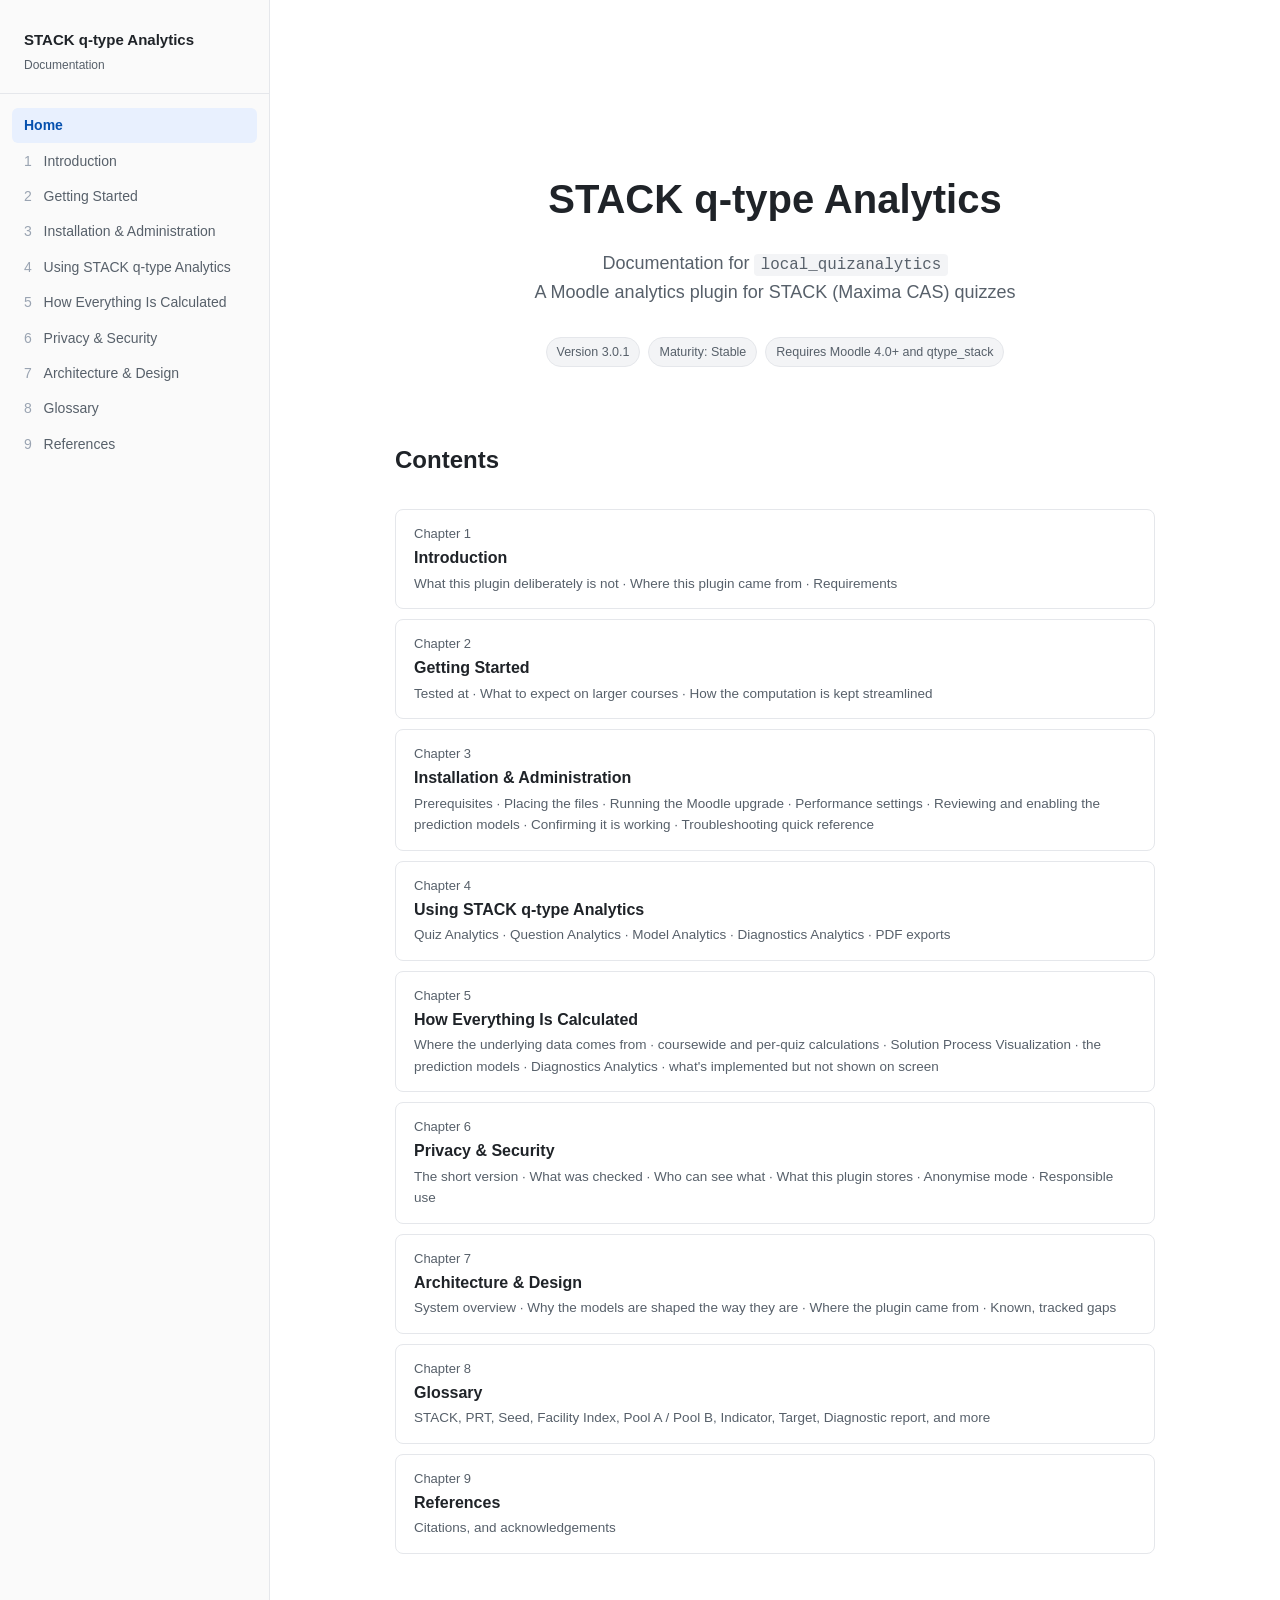
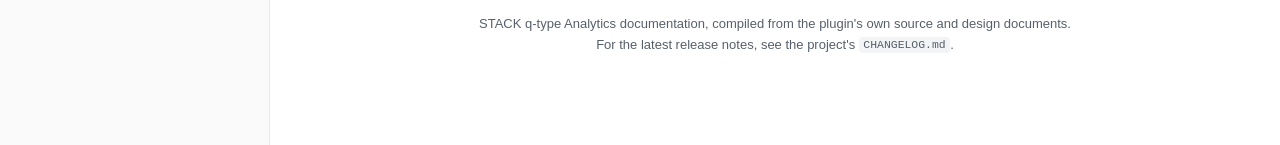
==== index.html @ 49871488 "Publish the STACK q-type Analytics documentation as a static site Converts the plugin's documentatio" ====
<!doctype html>
<html lang="en">
<head>
<meta charset="utf-8">
<meta name="viewport" content="width=device-width, initial-scale=1">
<title>STACK q-type Analytics — Documentation</title>
<link rel="stylesheet" href="assets/style.css">
</head>
<body>
<div class="layout">
  <nav id="sidebar-mount"></nav>
  <main>
    <div class="content-col">

      <div class="cover">
        <h1>STACK q-type Analytics</h1>
        <p class="tagline">Documentation for <code>local_quizanalytics</code><br>A Moodle analytics plugin for STACK (Maxima CAS) quizzes</p>
        <div class="badges">
          <span class="badge">Version 3.0.1</span>
          <span class="badge">Maturity: Stable</span>
          <span class="badge">Requires Moodle 4.0+ and qtype_stack</span>
        </div>
      </div>

      <h2 style="border-top:none;margin-top:0;">Contents</h2>

      <div class="toc-grid">
        <a class="toc-card" href="introduction.html">
          <div class="toc-num">Chapter 1</div>
          <div class="toc-name">Introduction</div>
          <div class="toc-desc">What this plugin deliberately is not · Where this plugin came from · Requirements</div>
        </a>
        <a class="toc-card" href="getting-started.html">
          <div class="toc-num">Chapter 2</div>
          <div class="toc-name">Getting Started</div>
          <div class="toc-desc">Tested at · What to expect on larger courses · How the computation is kept streamlined</div>
        </a>
        <a class="toc-card" href="installation.html">
          <div class="toc-num">Chapter 3</div>
          <div class="toc-name">Installation &amp; Administration</div>
          <div class="toc-desc">Prerequisites · Placing the files · Running the Moodle upgrade · Performance settings · Reviewing and enabling the prediction models · Confirming it is working · Troubleshooting quick reference</div>
        </a>
        <a class="toc-card" href="using.html">
          <div class="toc-num">Chapter 4</div>
          <div class="toc-name">Using STACK q-type Analytics</div>
          <div class="toc-desc">Quiz Analytics · Question Analytics · Model Analytics · Diagnostics Analytics · PDF exports</div>
        </a>
        <a class="toc-card" href="calculations.html">
          <div class="toc-num">Chapter 5</div>
          <div class="toc-name">How Everything Is Calculated</div>
          <div class="toc-desc">Where the underlying data comes from · coursewide and per-quiz calculations · Solution Process Visualization · the prediction models · Diagnostics Analytics · what's implemented but not shown on screen</div>
        </a>
        <a class="toc-card" href="privacy-security.html">
          <div class="toc-num">Chapter 6</div>
          <div class="toc-name">Privacy &amp; Security</div>
          <div class="toc-desc">The short version · What was checked · Who can see what · What this plugin stores · Anonymise mode · Responsible use</div>
        </a>
        <a class="toc-card" href="architecture.html">
          <div class="toc-num">Chapter 7</div>
          <div class="toc-name">Architecture &amp; Design</div>
          <div class="toc-desc">System overview · Why the models are shaped the way they are · Where the plugin came from · Known, tracked gaps</div>
        </a>
        <a class="toc-card" href="glossary.html">
          <div class="toc-num">Chapter 8</div>
          <div class="toc-name">Glossary</div>
          <div class="toc-desc">STACK, PRT, Seed, Facility Index, Pool A / Pool B, Indicator, Target, Diagnostic report, and more</div>
        </a>
        <a class="toc-card" href="references.html">
          <div class="toc-num">Chapter 9</div>
          <div class="toc-name">References</div>
          <div class="toc-desc">Citations, and acknowledgements</div>
        </a>
      </div>

      <footer class="site-footer">
        STACK q-type Analytics documentation, compiled from the plugin's own source and design documents.<br>
        For the latest release notes, see the project's <code>CHANGELOG.md</code>.
      </footer>

    </div>
  </main>
</div>
<script src="assets/nav.js"></script>
</body>
</html>
---- assets/style.css ----
:root {
  --sidebar-w: 270px;
  --toc-w: 230px;
  --bg: #ffffff;
  --bg-sidebar: #fafafa;
  --border: #e5e7eb;
  --text: #1f2328;
  --text-dim: #57606a;
  --link: #0550ae;
  --link-hover: #0a3a7a;
  --accent: #444444;
  --code-bg: #f3f4f6;
  --callout-bg: #f6f8fa;
  --callout-border: #d0d7de;
  font-size: 16px;
}

* { box-sizing: border-box; }

html, body {
  margin: 0;
  padding: 0;
  background: var(--bg);
  color: var(--text);
  font-family: -apple-system, BlinkMacSystemFont, "Segoe UI", Helvetica, Arial, sans-serif;
  line-height: 1.6;
}

a { color: var(--link); text-decoration: none; }
a:hover { color: var(--link-hover); text-decoration: underline; }

.layout {
  display: flex;
  min-height: 100vh;
  align-items: stretch;
}

/* Sidebar */
#sidebar-mount {
  width: var(--sidebar-w);
  flex: 0 0 var(--sidebar-w);
  border-right: 1px solid var(--border);
  background: var(--bg-sidebar);
  padding: 28px 0 40px;
}

.sb-brand {
  font-weight: 700;
  font-size: 15px;
  color: var(--text);
  padding: 0 24px 18px;
  border-bottom: 1px solid var(--border);
  margin-bottom: 14px;
}
.sb-brand small {
  display: block;
  font-weight: 400;
  color: var(--text-dim);
  font-size: 12px;
  margin-top: 4px;
}

.sb-nav { list-style: none; margin: 0; padding: 0 12px; }
.sb-nav li { margin: 1px 0; }
.sb-nav a {
  display: block;
  padding: 6px 12px;
  border-radius: 6px;
  color: var(--text-dim);
  font-size: 14px;
}
.sb-nav a:hover { background: #eef1f4; text-decoration: none; color: var(--text); }
.sb-nav a.active {
  background: #e8f0fe;
  color: var(--link);
  font-weight: 600;
}
.sb-nav .sb-chnum {
  display: inline-block;
  width: 1.4em;
  color: #9aa4b2;
  font-variant-numeric: tabular-nums;
}

/* Main content */
main {
  flex: 1 1 auto;
  min-width: 0;
  display: flex;
  justify-content: center;
  padding: 0 24px;
}

.content-col {
  width: 100%;
  max-width: 760px;
  padding: 40px 0 80px;
}

.crumb {
  font-size: 13px;
  color: var(--text-dim);
  margin-bottom: 6px;
}
.crumb a { color: var(--text-dim); }
.crumb a:hover { color: var(--link); }

h1.page-title {
  font-size: 32px;
  margin: 0 0 6px;
  font-weight: 700;
}
.page-subtitle {
  color: var(--text-dim);
  font-size: 16px;
  margin: 0 0 32px;
}

article h2 {
  font-size: 22px;
  margin: 40px 0 14px;
  padding-top: 6px;
  border-top: 1px solid var(--border);
}
article h2:first-of-type { border-top: none; padding-top: 0; margin-top: 20px; }
article h3 {
  font-size: 18px;
  margin: 28px 0 10px;
}
article h4 {
  font-size: 15px;
  margin: 22px 0 8px;
  text-transform: none;
}
article p { margin: 0 0 16px; }
article ul, article ol { margin: 0 0 16px; padding-left: 26px; }
article li { margin: 0 0 8px; }
article li > ul, article li > ol { margin-top: 8px; }

code, .mono {
  font-family: ui-monospace, SFMono-Regular, Menlo, Consolas, monospace;
  background: var(--code-bg);
  padding: 0.12em 0.4em;
  border-radius: 4px;
  font-size: 0.88em;
}

.callout {
  background: var(--callout-bg);
  border: 1px solid var(--callout-border);
  border-left: 4px solid #8250df;
  border-radius: 6px;
  padding: 14px 18px;
  margin: 0 0 20px;
}
.callout p:last-child { margin-bottom: 0; }

blockquote {
  margin: 0 0 20px;
  padding: 4px 0 4px 18px;
  border-left: 3px solid var(--border);
  color: var(--text-dim);
  font-style: italic;
}
blockquote p:last-child { margin-bottom: 0; }

table {
  width: 100%;
  border-collapse: collapse;
  margin: 0 0 22px;
  font-size: 14.5px;
}
th, td {
  text-align: left;
  padding: 8px 12px;
  border-bottom: 1px solid var(--border);
  vertical-align: top;
}
thead th {
  border-bottom: 2px solid var(--accent);
  font-weight: 600;
}
tbody tr:hover { background: #fafbfc; }

.section-label {
  display: inline-block;
  font-weight: 700;
  margin-right: 6px;
}

.eq-block {
  margin: 18px 0 22px;
  padding: 12px 4px;
  overflow-x: auto;
  text-align: center;
}

.page-nav {
  display: flex;
  justify-content: space-between;
  margin-top: 56px;
  padding-top: 20px;
  border-top: 1px solid var(--border);
  font-size: 14.5px;
}
.page-nav a { display: block; max-width: 46%; }
.page-nav .dir { display: block; color: var(--text-dim); font-size: 12px; }
.page-nav .next { text-align: right; margin-left: auto; }

.cover {
  text-align: center;
  padding: 100px 0 40px;
}
.cover h1 { font-size: 40px; margin-bottom: 10px; }
.cover .tagline { color: var(--text-dim); font-size: 18px; margin-bottom: 30px; }
.cover .meta { color: var(--text-dim); font-size: 14px; }
.badges { display: flex; gap: 8px; justify-content: center; flex-wrap: wrap; margin: 18px 0 34px; }
.badge {
  display: inline-block;
  padding: 4px 10px;
  border-radius: 999px;
  background: var(--code-bg);
  border: 1px solid var(--border);
  font-size: 12.5px;
  color: var(--text-dim);
}

.toc-grid { display: grid; grid-template-columns: 1fr; gap: 10px; margin: 30px 0; }
.toc-card {
  display: block;
  border: 1px solid var(--border);
  border-radius: 8px;
  padding: 14px 18px;
}
.toc-card:hover { border-color: var(--link); text-decoration: none; background: #f8faff; }
.toc-card .toc-num { color: var(--text-dim); font-size: 13px; }
.toc-card .toc-name { font-weight: 600; font-size: 16px; color: var(--text); }
.toc-card:hover .toc-name { color: var(--link); }
.toc-card .toc-desc { color: var(--text-dim); font-size: 13.5px; margin-top: 2px; }

.term-def dt { font-weight: 700; margin-top: 16px; }
.term-def dd { margin: 4px 0 0; }

.ack-list { list-style: none; padding: 0; margin: 18px 0; }
.ack-list li { padding: 4px 0; }

footer.site-footer {
  text-align: center;
  color: var(--text-dim);
  font-size: 13px;
  padding: 30px 0 10px;
}

@media (max-width: 900px) {
  #sidebar-mount { display: none; }
  main { padding: 0 18px; }
}
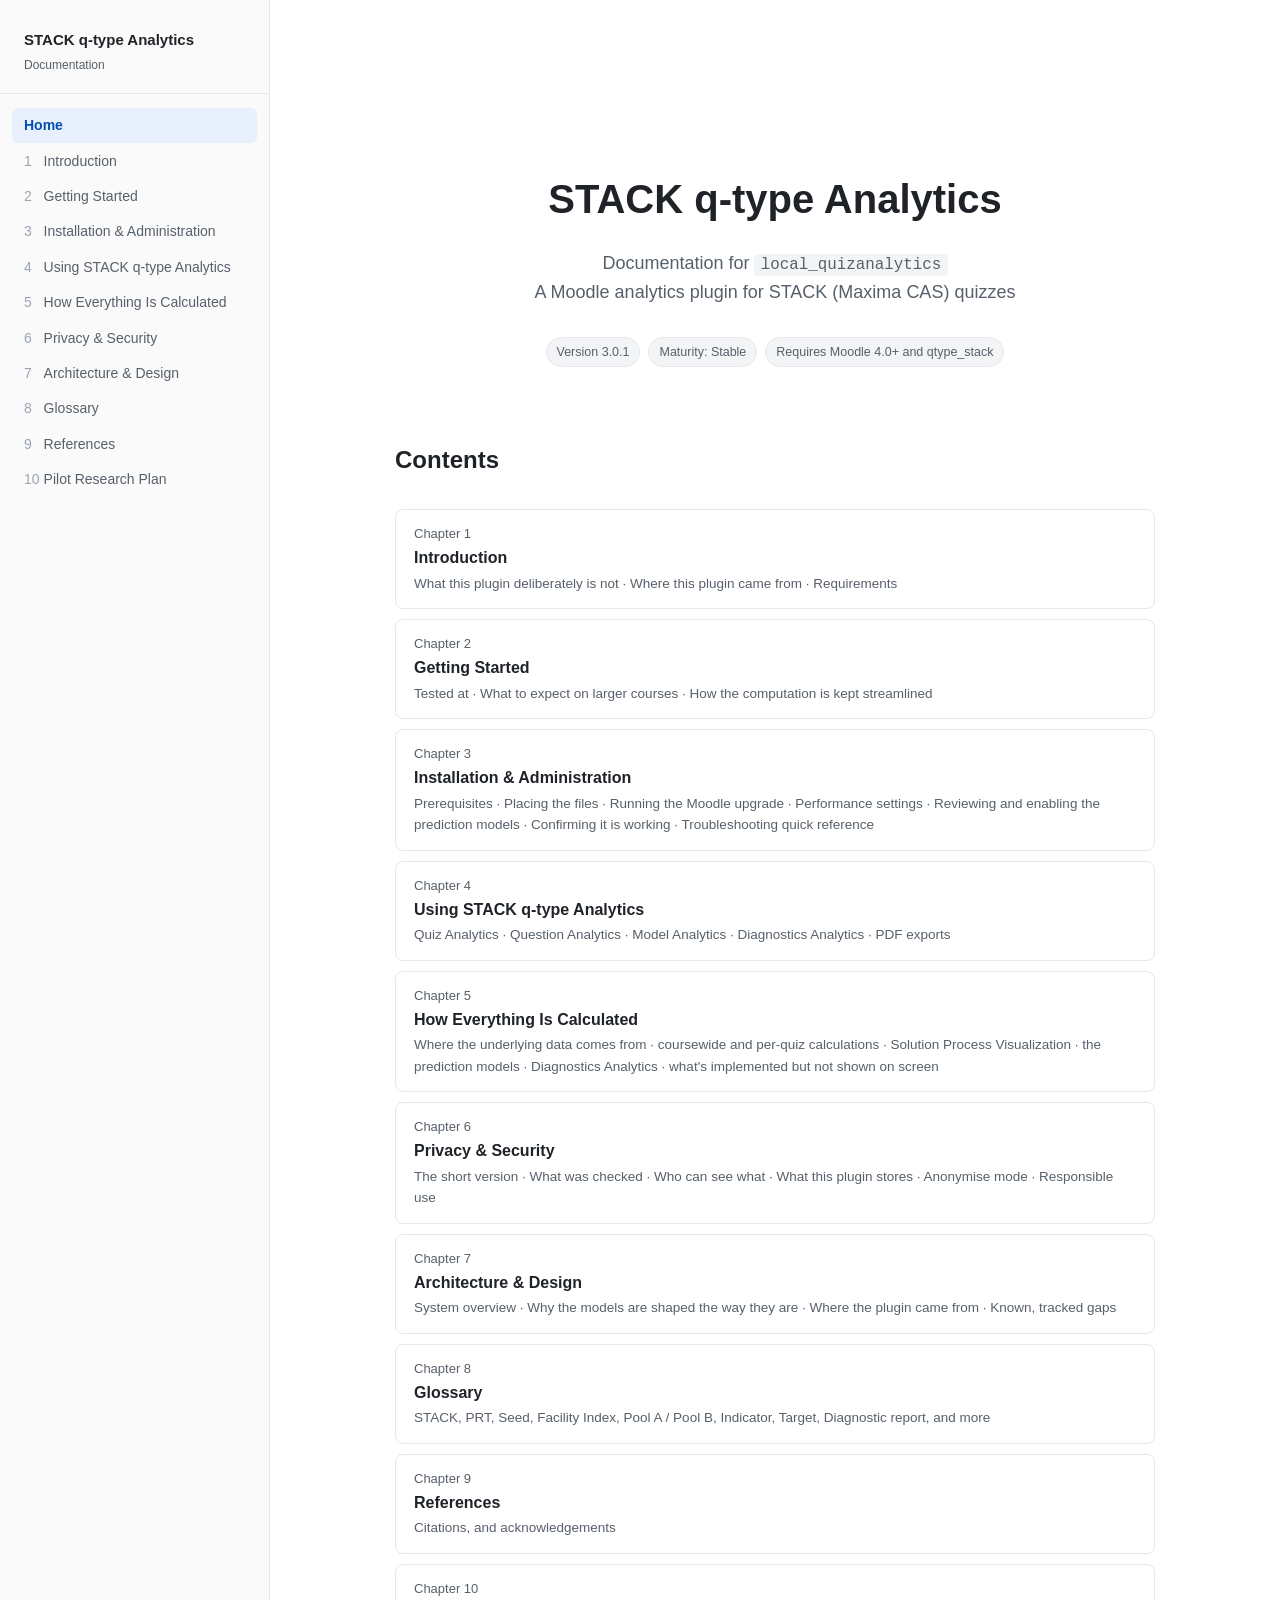
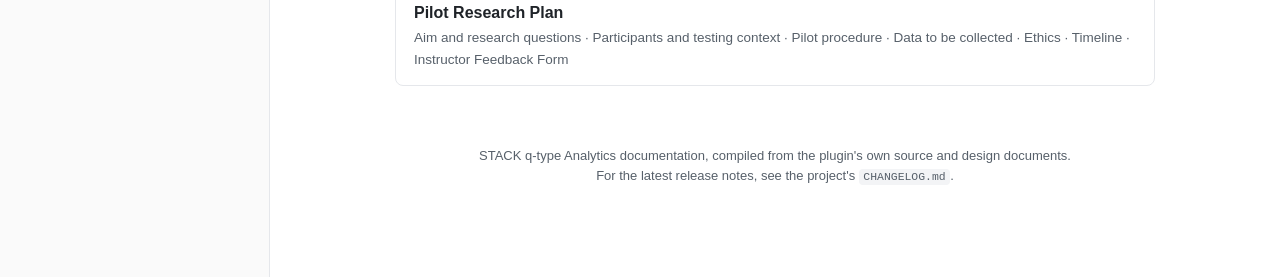
==== commit 049e927b: "Add Pilot Research Plan chapter; embed the installation and user-guide videos New Chapter 10 (resear" ====
--- a/index.html
+++ b/index.html
@@ -70,6 +70,11 @@
           <div class="toc-name">References</div>
           <div class="toc-desc">Citations, and acknowledgements</div>
         </a>
+        <a class="toc-card" href="research-plan.html">
+          <div class="toc-num">Chapter 10</div>
+          <div class="toc-name">Pilot Research Plan</div>
+          <div class="toc-desc">Aim and research questions · Participants and testing context · Pilot procedure · Data to be collected · Ethics · Timeline · Instructor Feedback Form</div>
+        </a>
       </div>
 
       <footer class="site-footer">
--- a/assets/style.css
+++ b/assets/style.css
@@ -251,6 +251,26 @@
   padding: 30px 0 10px;
 }
 
+.video-callout { padding: 14px 18px 4px; }
+.video-callout > p:first-child { margin-top: 0; }
+
+.video-embed {
+  position: relative;
+  padding-bottom: 56.25%;
+  height: 0;
+  overflow: hidden;
+  border-radius: 6px;
+  margin: 0 0 14px;
+}
+.video-embed iframe {
+  position: absolute;
+  top: 0;
+  left: 0;
+  width: 100%;
+  height: 100%;
+  border: 0;
+}
+
 @media (max-width: 900px) {
   #sidebar-mount { display: none; }
   main { padding: 0 18px; }
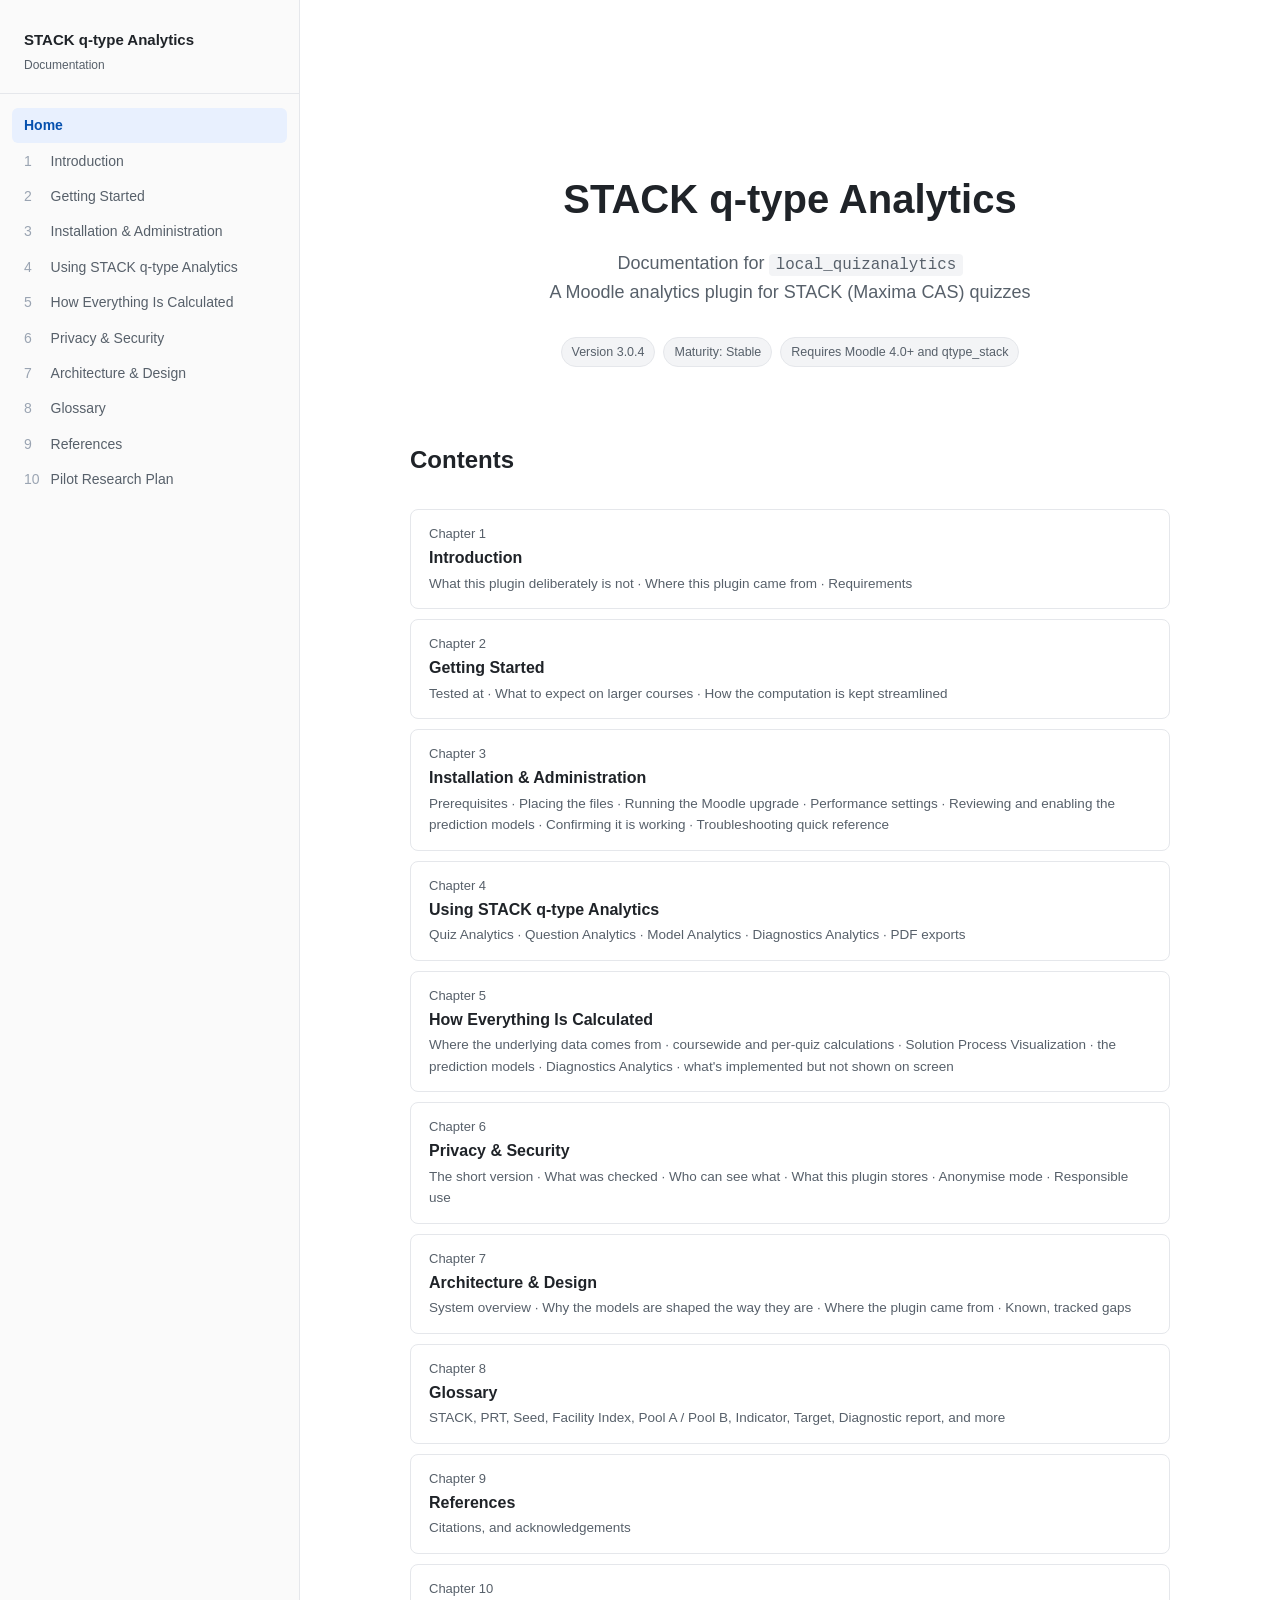
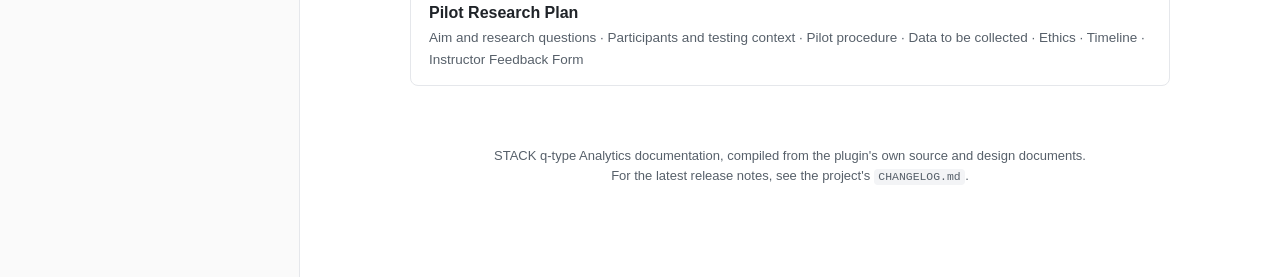
==== commit 715f1d0d: "Bump cover page version badge to 3.0.4" ====
--- a/index.html
+++ b/index.html
@@ -16,7 +16,7 @@
         <h1>STACK q-type Analytics</h1>
         <p class="tagline">Documentation for <code>local_quizanalytics</code><br>A Moodle analytics plugin for STACK (Maxima CAS) quizzes</p>
         <div class="badges">
-          <span class="badge">Version 3.0.1</span>
+          <span class="badge">Version 3.0.4</span>
           <span class="badge">Maturity: Stable</span>
           <span class="badge">Requires Moodle 4.0+ and qtype_stack</span>
         </div>
--- a/assets/style.css
+++ b/assets/style.css
@@ -1,5 +1,5 @@
 :root {
-  --sidebar-w: 270px;
+  --sidebar-w: 300px;
   --toc-w: 230px;
   --bg: #ffffff;
   --bg-sidebar: #fafafa;
@@ -77,7 +77,8 @@
 }
 .sb-nav .sb-chnum {
   display: inline-block;
-  width: 1.4em;
+  width: 1.6em;
+  margin-right: 0.3em;
   color: #9aa4b2;
   font-variant-numeric: tabular-nums;
 }
